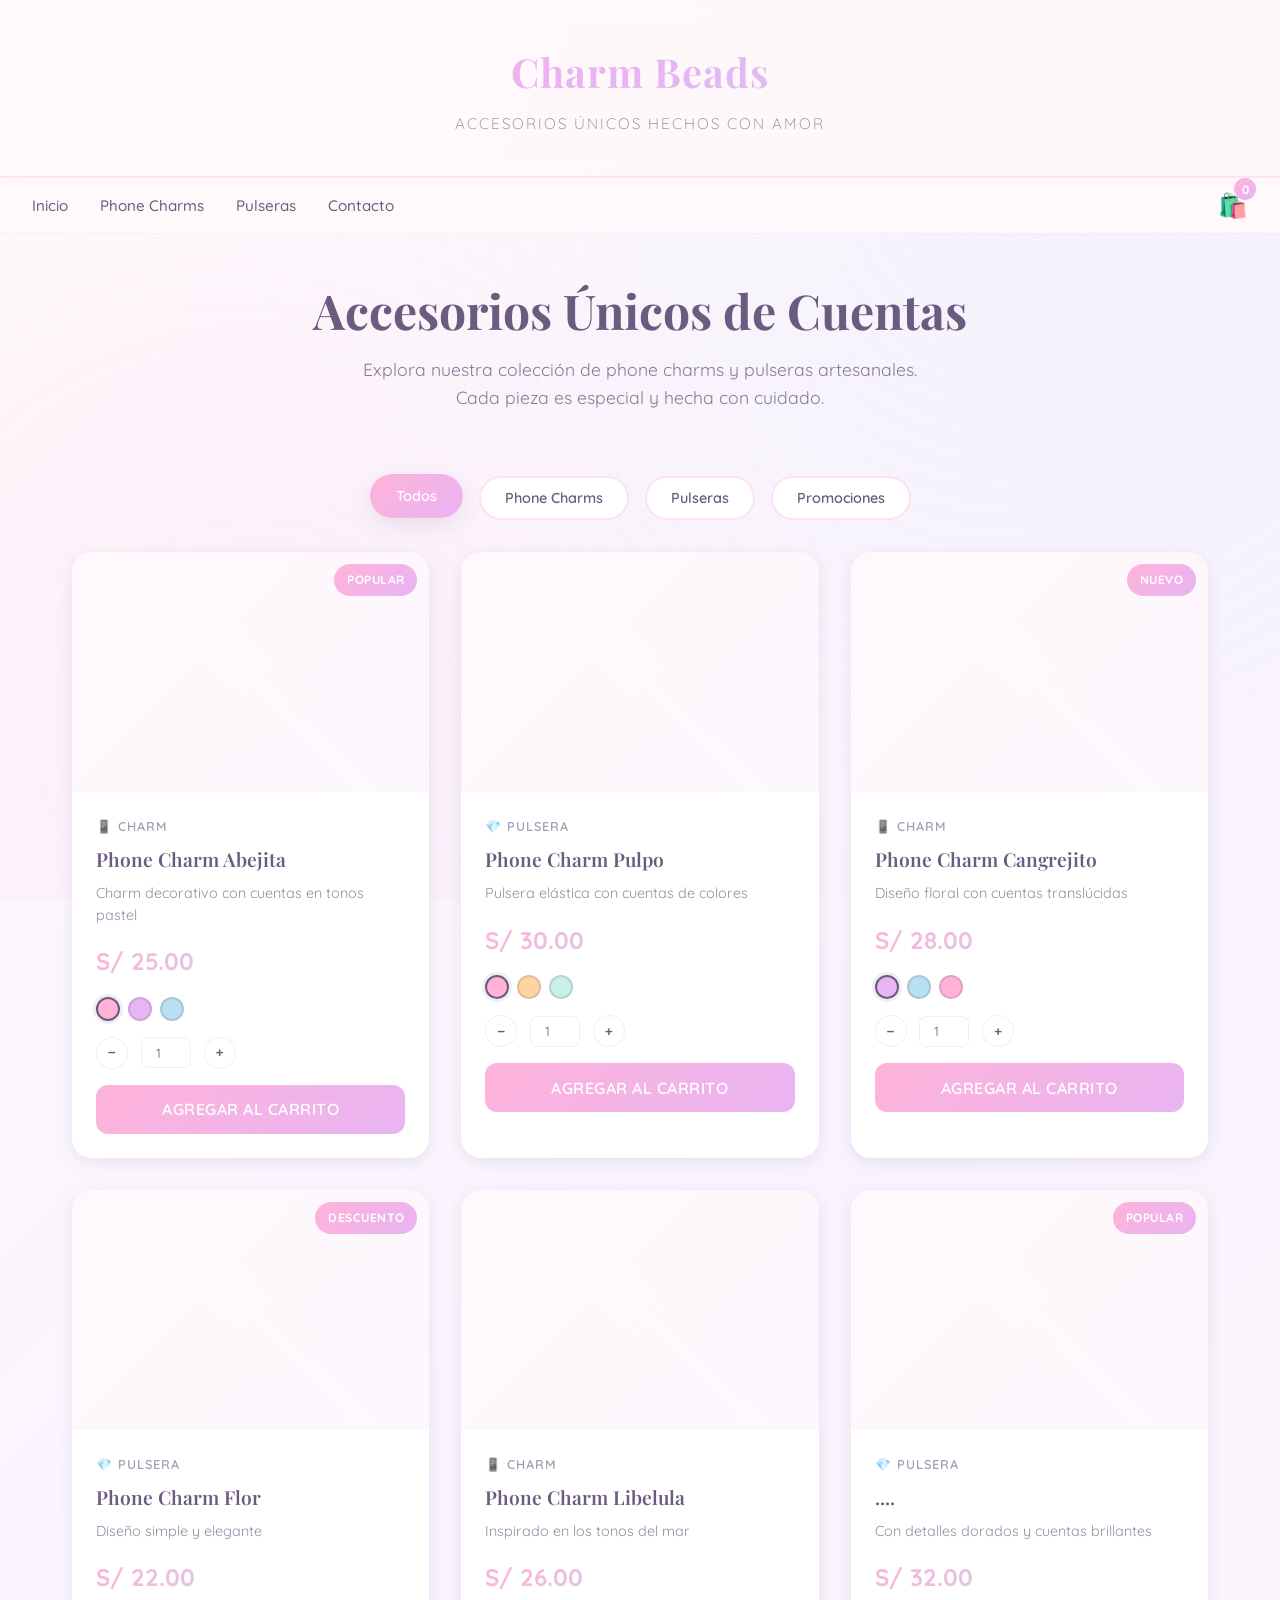
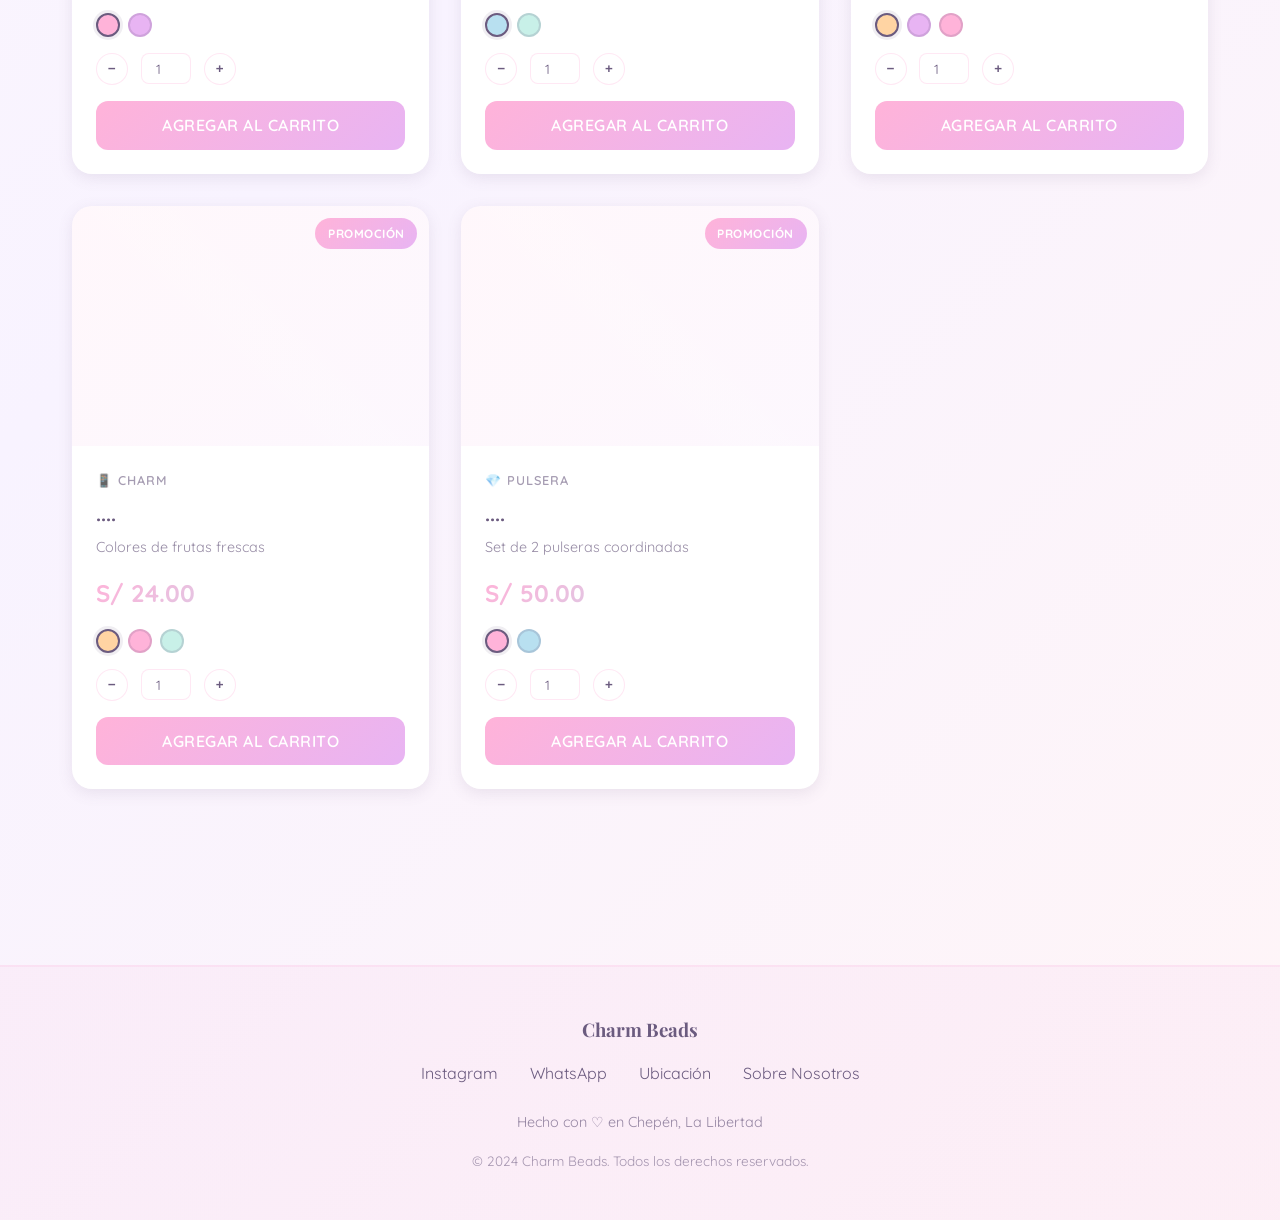
==== index.html @ 3edde5ef "index" ====
<!DOCTYPE html>
<html lang="es">
<head>
    <meta charset="UTF-8">
    <meta name="viewport" content="width=device-width, initial-scale=1.0">
    <title>Charm Beads - Tienda de Accesorios</title>
    <link rel="preconnect" href="https://fonts.googleapis.com">
    <link rel="preconnect" href="https://fonts.gstatic.com" crossorigin>
    <link href="https://fonts.googleapis.com/css2?family=Quicksand:wght@300;400;600;700&family=Playfair+Display:wght@600;700&display=swap" rel="stylesheet">
    <link rel="stylesheet" href="style.css">
</head>
<body>
    <header>
        <div class="logo">Charm Beads</div>
        <p class="tagline">Accesorios únicos hechos con amor</p>
    </header>

    <nav>
        <ul class="nav-menu">
            <li><a href="#inicio">Inicio</a></li>
            <li><a href="#charms">Phone Charms</a></li>
            <li><a href="#pulseras">Pulseras</a></li>
            <li><a href="#contacto">Contacto</a></li>
        </ul>
        <div class="cart-icon" onclick="toggleCart()">
            🛍️
            <span class="cart-count" id="cartCount">0</span>
        </div>
    </nav>

    <main>
        <section class="hero" id="inicio">
            <h1>Accesorios Únicos de Cuentas</h1>
            <p>Explora nuestra colección de phone charms y pulseras artesanales. Cada pieza es especial y hecha con cuidado.</p>
        </section>

        <div class="filters">
            <button class="filter-btn active" onclick="filterProducts('all', event)">Todos</button>
            <button class="filter-btn" onclick="filterProducts('charms', event)">Phone Charms</button>
            <button class="filter-btn" onclick="filterProducts('pulseras', event)">Pulseras</button>
            <button class="filter-btn" onclick="filterProducts('promocion', event)">Promociones</button>
        </div>

        <div class="products-grid" id="productsGrid"></div>
    </main>

    <!-- Modal del Carrito -->
    <div class="modal" id="cartModal">
        <div class="modal-content">
            <div class="modal-header">
                <h2>Tu Carrito </h2>
                <button class="close-btn" onclick="toggleCart()">✕</button>
            </div>

            <div id="cartItemsContainer" class="cart-items">
                <div class="cart-empty">Tu carrito está vacío</div>
            </div>

            <div class="payment-methods" id="paymentSection" style="display:none">
                <h4>💳 Métodos de Pago</h4>
                <div class="payment-method">
                    <strong>Transferencia Bancaria</strong>
                    Banco: BCP / Scotiabank<br>
                    Contacta para más detalles
                </div>
                <div class="payment-method">
                    <strong>Yape / Plin</strong>
                    Disponible - Te contactamos por WhatsApp
                </div>
                <div class="payment-method">
                    <strong>Efectivo</strong>
                    Entrega local en Chepén
                </div>
            </div>

            <div class="cart-summary" id="cartSummarySection" style="display:none">
                <div class="summary-row">
                    <span>Subtotal:</span>
                    <span id="subtotal">S/ 0.00</span>
                </div>
                <div class="summary-row">
                    <span>Envío:</span>
                    <span id="shipping">S/ 0.00</span>
                </div>
                <div class="summary-row total">
                    <span>Total:</span>
                    <span id="total">S/ 0.00</span>
                </div>
            </div>

            <!-- ─── Formulario de pedido ─── -->
            <div class="order-form-section" id="orderFormSection" style="display:none">
                <p class="order-form-title">📦 Completa tu pedido</p>

                <div class="form-group">
                    <label for="clientName">Nombre completo</label>
                    <input type="text" id="clientName" placeholder="Ej. María García" autocomplete="name">
                </div>

                <div class="form-row">
                    <div class="form-group">
                        <label for="clientPhone">Teléfono / WhatsApp</label>
                        <input type="tel" id="clientPhone" placeholder="Ej. 987 654 321" autocomplete="tel">
                    </div>
                    <div class="form-group">
                        <label for="clientDistrict">Distrito</label>
                        <input type="text" id="clientDistrict" placeholder="Ej. Chepén">
                    </div>
                </div>

                <div class="form-group">
                    <label for="clientAddress">Dirección de entrega</label>
                    <input type="text" id="clientAddress" placeholder="Calle, número, referencia..." autocomplete="street-address">
                </div>

                <div class="form-group">
                    <label for="clientNotes">Notas adicionales <span style="opacity:0.5;font-weight:400">(opcional)</span></label>
                    <textarea id="clientNotes" rows="2" placeholder="Color preferido, instrucciones especiales..."></textarea>
                </div>

                <button class="submit-order-btn" id="submitOrderBtn" onclick="sendToSheets()">
                    <span class="btn-text">📊 Confirmar Pedido</span>
                    <span class="spinner"></span>
                </button>

                <div class="form-feedback" id="formFeedback"></div>
            </div>
        </div>
    </div>

    <footer>
        <div class="footer-content">
            <h3 style="font-family: 'Playfair Display', serif; margin-bottom: 1rem;">Charm Beads</h3>
            <div class="footer-links">
                <a href="#instagram">Instagram</a>
                <a href="#whatsapp">WhatsApp</a>
                <a href="#ubicacion">Ubicación</a>
                <a href="#about">Sobre Nosotros</a>
            </div>
            <p class="footer-credit">Hecho con ♡ en Chepén, La Libertad</p>
            <p style="font-size: 0.85rem; margin-top: 1rem; opacity: 0.6;">© 2024 Charm Beads. Todos los derechos reservados.</p>
        </div>
    </footer>

    <script src="script.js"></script>
</body>
</html>
---- style.css ----
* {
    margin: 0;
    padding: 0;
    box-sizing: border-box;
}

:root {
    --primary: #FFB3D9;
    --secondary: #E8B4F3;
    --accent: #B8E0F0;
    --warm: #FFD4A3;
    --mint: #C8F0E8;
    --text-dark: #6B5B7F;
    --text-light: #FFFFFF;
    --bg-light: #FFF9FB;
    --shadow: rgba(107, 91, 127, 0.12);
}

body {
    font-family: 'Quicksand', sans-serif;
    background: linear-gradient(135deg, #FFF9FB 0%, #F8F3FF 50%, #FFF5F7 100%);
    color: var(--text-dark);
    line-height: 1.6;
    min-height: 100vh;
    position: relative;
}

body::before {
    content: '';
    position: fixed;
    top: 0;
    left: 0;
    width: 100%;
    height: 100%;
    background: radial-gradient(circle at 20% 80%, rgba(255, 179, 217, 0.1) 0%, transparent 50%),
                radial-gradient(circle at 80% 20%, rgba(184, 224, 240, 0.1) 0%, transparent 50%);
    pointer-events: none;
    z-index: 0;
}

header {
    position: relative;
    z-index: 10;
    padding: 2.5rem 2rem;
    text-align: center;
    border-bottom: 2px solid rgba(255, 179, 217, 0.3);
    backdrop-filter: blur(10px);
    background: rgba(255, 249, 251, 0.8);
}

.logo {
    font-family: 'Playfair Display', serif;
    font-size: 2.5rem;
    font-weight: 700;
    background: linear-gradient(135deg, #FFB3D9 0%, #E8B4F3 50%, #B8E0F0 100%);
    -webkit-background-clip: text;
    -webkit-text-fill-color: transparent;
    background-clip: text;
    margin-bottom: 0.5rem;
    letter-spacing: 1px;
}

.tagline {
    font-size: 0.95rem;
    color: var(--text-dark);
    opacity: 0.8;
    font-weight: 300;
    letter-spacing: 2px;
    text-transform: uppercase;
}

nav {
    position: relative;
    z-index: 10;
    display: flex;
    justify-content: space-between;
    align-items: center;
    padding: 0.5rem 2rem;
    background: rgba(255, 249, 251, 0.95);
    border-bottom: 1px solid rgba(232, 180, 243, 0.2);
    position: sticky;
    top: 0;
    backdrop-filter: blur(10px);
}

.nav-menu {
    display: flex;
    gap: 2rem;
    list-style: none;
}

.nav-menu a {
    text-decoration: none;
    color: var(--text-dark);
    font-weight: 500;
    font-size: 0.95rem;
    transition: all 0.3s ease;
    position: relative;
    padding-bottom: 0.5rem;
}

.nav-menu a::after {
    content: '';
    position: absolute;
    bottom: 0;
    left: 0;
    width: 0;
    height: 2px;
    background: linear-gradient(90deg, #FFB3D9, #B8E0F0);
    transition: width 0.3s ease;
}

.nav-menu a:hover::after { width: 100%; }

.cart-icon {
    position: relative;
    cursor: pointer;
    font-size: 1.5rem;
    transition: transform 0.3s ease;
}

.cart-icon:hover { transform: scale(1.1); }

.cart-count {
    position: absolute;
    top: -8px;
    right: -8px;
    background: linear-gradient(135deg, #FFB3D9, #E8B4F3);
    color: white;
    border-radius: 50%;
    width: 22px;
    height: 22px;
    display: flex;
    align-items: center;
    justify-content: center;
    font-size: 0.75rem;
    font-weight: 700;
}

main {
    position: relative;
    z-index: 5;
    max-width: 1200px;
    margin: 0 auto;
    padding: 3rem 2rem;
}

.hero {
    text-align: center;
    margin-bottom: 4rem;
    animation: fadeInUp 0.8s ease-out;
}

.hero h1 {
    font-family: 'Playfair Display', serif;
    font-size: 3rem;
    margin-bottom: 1rem;
    color: var(--text-dark);
    line-height: 1.2;
}

.hero p {
    font-size: 1.1rem;
    color: var(--text-dark);
    opacity: 0.8;
    max-width: 600px;
    margin: 0 auto;
}

.filters {
    display: flex;
    gap: 1rem;
    margin-bottom: 2rem;
    justify-content: center;
    flex-wrap: wrap;
}

.filter-btn {
    padding: 0.7rem 1.5rem;
    border: 2px solid rgba(255, 179, 217, 0.4);
    background: white;
    color: var(--text-dark);
    border-radius: 25px;
    cursor: pointer;
    font-family: 'Quicksand', sans-serif;
    font-weight: 600;
    transition: all 0.3s ease;
    font-size: 0.9rem;
}

.filter-btn:hover,
.filter-btn.active {
    background: linear-gradient(135deg, #FFB3D9, #E8B4F3);
    color: white;
    border-color: transparent;
    transform: translateY(-2px);
    box-shadow: 0 8px 20px var(--shadow);
}

.products-grid {
    display: grid;
    grid-template-columns: repeat(auto-fill, minmax(280px, 1fr));
    gap: 2rem;
    margin-bottom: 4rem;
    animation: fadeIn 0.8s ease-out;
}

.product-card {
    background: white;
    border-radius: 20px;
    overflow: hidden;
    box-shadow: 0 4px 15px var(--shadow);
    transition: all 0.3s ease;
    cursor: pointer;
    position: relative;
}

.product-card:hover {
    transform: translateY(-8px);
    box-shadow: 0 12px 30px var(--shadow);
}

.product-image {
    position: relative;
    width: 100%;
    height: 240px;
    background: linear-gradient(135deg, rgba(255, 179, 217, 0.1), rgba(232, 180, 243, 0.1));
    display: flex;
    align-items: center;
    justify-content: center;
    font-size: 4rem;
    overflow: hidden;
}

.product-image::before {
    content: '';
    position: absolute;
    top: 0; left: 0; right: 0; bottom: 0;
    background: linear-gradient(45deg, transparent 30%, rgba(255,255,255,0.1) 50%, transparent 70%);
    animation: shine 3s infinite;
}

@keyframes shine {
    0% { transform: translateX(-100%); }
    100% { transform: translateX(100%); }
}

.product-badge {
    position: absolute;
    top: 12px;
    right: 12px;
    background: linear-gradient(135deg, #FFB3D9, #E8B4F3);
    color: white;
    padding: 0.4rem 0.8rem;
    border-radius: 20px;
    font-size: 0.75rem;
    font-weight: 700;
    z-index: 2;
    text-transform: uppercase;
    letter-spacing: 0.5px;
}

.product-info { padding: 1.5rem; }

.product-category {
    font-size: 0.8rem;
    color: var(--text-dark);
    opacity: 0.6;
    text-transform: uppercase;
    letter-spacing: 1px;
    margin-bottom: 0.5rem;
    font-weight: 600;
}

.product-name {
    font-size: 1.2rem;
    font-weight: 600;
    color: var(--text-dark);
    margin-bottom: 0.5rem;
    font-family: 'Playfair Display', serif;
}

.product-description {
    font-size: 0.9rem;
    color: var(--text-dark);
    opacity: 0.7;
    margin-bottom: 1rem;
    line-height: 1.5;
}

.product-price {
    font-size: 1.5rem;
    font-weight: 700;
    background: linear-gradient(135deg, #FFB3D9, #B8E0F0);
    -webkit-background-clip: text;
    -webkit-text-fill-color: transparent;
    background-clip: text;
    margin-bottom: 1rem;
}

.product-colors {
    display: flex;
    gap: 0.5rem;
    margin-bottom: 1rem;
    flex-wrap: wrap;
}

.color-dot {
    width: 24px;
    height: 24px;
    border-radius: 50%;
    border: 2px solid rgba(107, 91, 127, 0.2);
    cursor: pointer;
    transition: all 0.2s ease;
}

.color-dot:hover { transform: scale(1.2); border-color: var(--text-dark); }
.color-dot.selected {
    border-color: var(--text-dark);
    box-shadow: 0 0 0 3px rgba(107, 91, 127, 0.1);
}

.product-quantity {
    display: flex;
    align-items: center;
    gap: 0.8rem;
    margin-bottom: 1rem;
}

.quantity-btn {
    width: 32px;
    height: 32px;
    border: 1px solid rgba(255, 179, 217, 0.3);
    background: white;
    border-radius: 50%;
    cursor: pointer;
    display: flex;
    align-items: center;
    justify-content: center;
    transition: all 0.2s ease;
    font-weight: 600;
    color: var(--text-dark);
}

.quantity-btn:hover {
    background: linear-gradient(135deg, #FFB3D9, #E8B4F3);
    color: white;
    border-color: transparent;
}

.quantity-input {
    width: 50px;
    text-align: center;
    border: 1px solid rgba(255, 179, 217, 0.3);
    border-radius: 8px;
    padding: 0.4rem;
    font-family: 'Quicksand', sans-serif;
    color: var(--text-dark);
}

.add-to-cart-btn {
    width: 100%;
    padding: 0.9rem;
    background: linear-gradient(135deg, #FFB3D9, #E8B4F3);
    color: white;
    border: none;
    border-radius: 12px;
    font-family: 'Quicksand', sans-serif;
    font-weight: 600;
    cursor: pointer;
    transition: all 0.3s ease;
    font-size: 1rem;
    text-transform: uppercase;
    letter-spacing: 0.5px;
}

.add-to-cart-btn:hover {
    transform: translateY(-2px);
    box-shadow: 0 8px 20px var(--shadow);
}

/* Modal del carrito */
.modal {
    display: none;
    position: fixed;
    top: 0; left: 0; right: 0; bottom: 0;
    background: rgba(0, 0, 0, 0.5);
    z-index: 100;
    animation: fadeIn 0.3s ease;
}

.modal.active {
    display: flex;
    align-items: center;
    justify-content: center;
}

.modal-content {
    background: white;
    border-radius: 20px;
    width: 90%;
    max-width: 520px;
    max-height: 90vh;
    overflow-y: auto;
    padding: 2rem;
    box-shadow: 0 20px 60px rgba(0, 0, 0, 0.3);
    animation: slideUp 0.3s ease;
}

.modal-header {
    display: flex;
    justify-content: space-between;
    align-items: center;
    margin-bottom: 1.5rem;
    padding-bottom: 1rem;
    border-bottom: 2px solid rgba(255, 179, 217, 0.2);
}

.modal-header h2 {
    font-family: 'Playfair Display', serif;
    color: var(--text-dark);
}

.close-btn {
    background: none;
    border: none;
    font-size: 1.5rem;
    cursor: pointer;
    color: var(--text-dark);
    transition: transform 0.2s ease;
}

.close-btn:hover { transform: scale(1.2); }

.cart-empty {
    text-align: center;
    padding: 2rem;
    color: var(--text-dark);
    opacity: 0.6;
}

.cart-items {
    display: flex;
    flex-direction: column;
    gap: 1rem;
    margin-bottom: 1.5rem;
}

.cart-item {
    display: flex;
    gap: 1rem;
    padding: 1rem;
    background: linear-gradient(135deg, rgba(255, 179, 217, 0.1), rgba(232, 180, 243, 0.1));
    border-radius: 12px;
    align-items: center;
}

.cart-item-emoji {
    font-size: 2rem;
    min-width: 50px;
    text-align: center;
}

.cart-item-details { flex: 1; }

.cart-item-name {
    font-weight: 600;
    color: var(--text-dark);
    margin-bottom: 0.3rem;
}

.cart-item-meta {
    font-size: 0.85rem;
    color: var(--text-dark);
    opacity: 0.7;
}

.cart-item-price {
    font-weight: 700;
    color: var(--text-dark);
}

.remove-item-btn {
    background: rgba(255, 179, 217, 0.3);
    border: none;
    border-radius: 8px;
    padding: 0.5rem 0.8rem;
    cursor: pointer;
    transition: all 0.2s ease;
    color: var(--text-dark);
    font-weight: 600;
}

.remove-item-btn:hover {
    background: linear-gradient(135deg, #FFB3D9, #E8B4F3);
    color: white;
}

.payment-methods {
    background: linear-gradient(135deg, rgba(255, 179, 217, 0.05), rgba(232, 180, 243, 0.05));
    border-radius: 12px;
    padding: 1.5rem;
    margin-bottom: 1.5rem;
}

.payment-methods h4 {
    margin-bottom: 1rem;
    color: var(--text-dark);
    font-weight: 600;
}

.payment-method {
    padding: 0.8rem;
    margin-bottom: 0.8rem;
    background: white;
    border-radius: 8px;
    border-left: 4px solid #FFB3D9;
    font-size: 0.9rem;
    color: var(--text-dark);
}

.payment-method strong {
    display: block;
    margin-bottom: 0.3rem;
    color: var(--text-dark);
}

.cart-summary {
    border-top: 2px solid rgba(255, 179, 217, 0.2);
    padding-top: 1.5rem;
    margin-bottom: 1.5rem;
}

.summary-row {
    display: flex;
    justify-content: space-between;
    margin-bottom: 0.8rem;
    color: var(--text-dark);
}

.summary-row.total {
    font-size: 1.3rem;
    font-weight: 700;
    color: var(--text-dark);
    padding-top: 0.8rem;
    border-top: 1px solid rgba(255, 179, 217, 0.2);
}

/* ─── Formulario de pedido inline ─── */
.order-form-section {
    border-top: 2px solid rgba(255, 179, 217, 0.2);
    padding-top: 1.5rem;
}

.order-form-title {
    font-family: 'Playfair Display', serif;
    font-size: 1.1rem;
    color: var(--text-dark);
    margin-bottom: 1.2rem;
    display: flex;
    align-items: center;
    gap: 0.5rem;
}

.form-group {
    margin-bottom: 1rem;
}

.form-group label {
    display: block;
    font-size: 0.85rem;
    font-weight: 600;
    color: var(--text-dark);
    margin-bottom: 0.4rem;
    letter-spacing: 0.5px;
}

.form-group input,
.form-group textarea {
    width: 100%;
    padding: 0.75rem 1rem;
    border: 2px solid rgba(255, 179, 217, 0.35);
    border-radius: 12px;
    font-family: 'Quicksand', sans-serif;
    font-size: 0.95rem;
    color: var(--text-dark);
    background: #FFFBFD;
    transition: border-color 0.25s ease, box-shadow 0.25s ease;
    outline: none;
    resize: none;
}

.form-group input:focus,
.form-group textarea:focus {
    border-color: #E8B4F3;
    box-shadow: 0 0 0 3px rgba(232, 180, 243, 0.18);
    background: white;
}

.form-group input::placeholder,
.form-group textarea::placeholder {
    color: rgba(107, 91, 127, 0.4);
}

.form-row {
    display: grid;
    grid-template-columns: 1fr 1fr;
    gap: 0.8rem;
}

/* Submit button */
.submit-order-btn {
    width: 100%;
    padding: 1rem;
    border: none;
    border-radius: 12px;
    font-family: 'Quicksand', sans-serif;
    font-weight: 700;
    cursor: pointer;
    transition: all 0.3s ease;
    text-transform: uppercase;
    letter-spacing: 0.5px;
    font-size: 1rem;
    margin-top: 0.5rem;
    background: linear-gradient(135deg, #4285F4, #2D6BE7);
    color: white;
    display: flex;
    align-items: center;
    justify-content: center;
    gap: 0.5rem;
}

.submit-order-btn:hover:not(:disabled) {
    transform: translateY(-2px);
    box-shadow: 0 8px 20px rgba(66, 133, 244, 0.35);
}

.submit-order-btn:disabled {
    opacity: 0.6;
    cursor: not-allowed;
}

/* Feedback messages */
.form-feedback {
    display: none;
    padding: 1rem 1.2rem;
    border-radius: 12px;
    font-size: 0.95rem;
    font-weight: 600;
    margin-top: 1rem;
    text-align: center;
}

.form-feedback.success {
    display: block;
    background: linear-gradient(135deg, rgba(200, 240, 232, 0.6), rgba(184, 224, 240, 0.4));
    color: #3a7c6b;
    border: 2px solid rgba(200, 240, 232, 0.8);
}

.form-feedback.error {
    display: block;
    background: rgba(255, 179, 217, 0.2);
    color: #c0506a;
    border: 2px solid rgba(255, 179, 217, 0.5);
}

/* ─── Spinner ─── */
.spinner {
    width: 18px;
    height: 18px;
    border: 3px solid rgba(255,255,255,0.4);
    border-top-color: white;
    border-radius: 50%;
    animation: spin 0.7s linear infinite;
    display: none;
}

.submit-order-btn.loading .spinner { display: block; }
.submit-order-btn.loading .btn-text { display: none; }

@keyframes spin {
    to { transform: rotate(360deg); }
}

footer {
    position: relative;
    z-index: 5;
    background: linear-gradient(135deg, rgba(255, 179, 217, 0.1), rgba(232, 180, 243, 0.1));
    border-top: 2px solid rgba(255, 179, 217, 0.2);
    padding: 3rem 2rem;
    text-align: center;
    color: var(--text-dark);
    margin-top: 4rem;
}

.footer-content { max-width: 800px; margin: 0 auto; }

.footer-links {
    display: flex;
    justify-content: center;
    gap: 2rem;
    margin-bottom: 1.5rem;
    flex-wrap: wrap;
}

.footer-links a {
    text-decoration: none;
    color: var(--text-dark);
    transition: all 0.3s ease;
}

.footer-links a:hover { color: #FFB3D9; }

.footer-credit { font-size: 0.9rem; opacity: 0.7; }

@keyframes fadeInUp {
    from { opacity: 0; transform: translateY(20px); }
    to { opacity: 1; transform: translateY(0); }
}

@keyframes fadeIn {
    from { opacity: 0; }
    to { opacity: 1; }
}

@keyframes slideUp {
    from { opacity: 0; transform: translateY(20px); }
    to { opacity: 1; transform: translateY(0); }
}

@media (max-width: 768px) {
    .logo { font-size: 2rem; }
    .hero h1 { font-size: 2rem; }
    .products-grid { grid-template-columns: repeat(auto-fill, minmax(200px, 1fr)); gap: 1.5rem; }
    .nav-menu { gap: 1rem; font-size: 0.85rem; }
    .modal-content { width: 95%; max-height: 90vh; padding: 1.5rem; }
    .form-row { grid-template-columns: 1fr; }
}
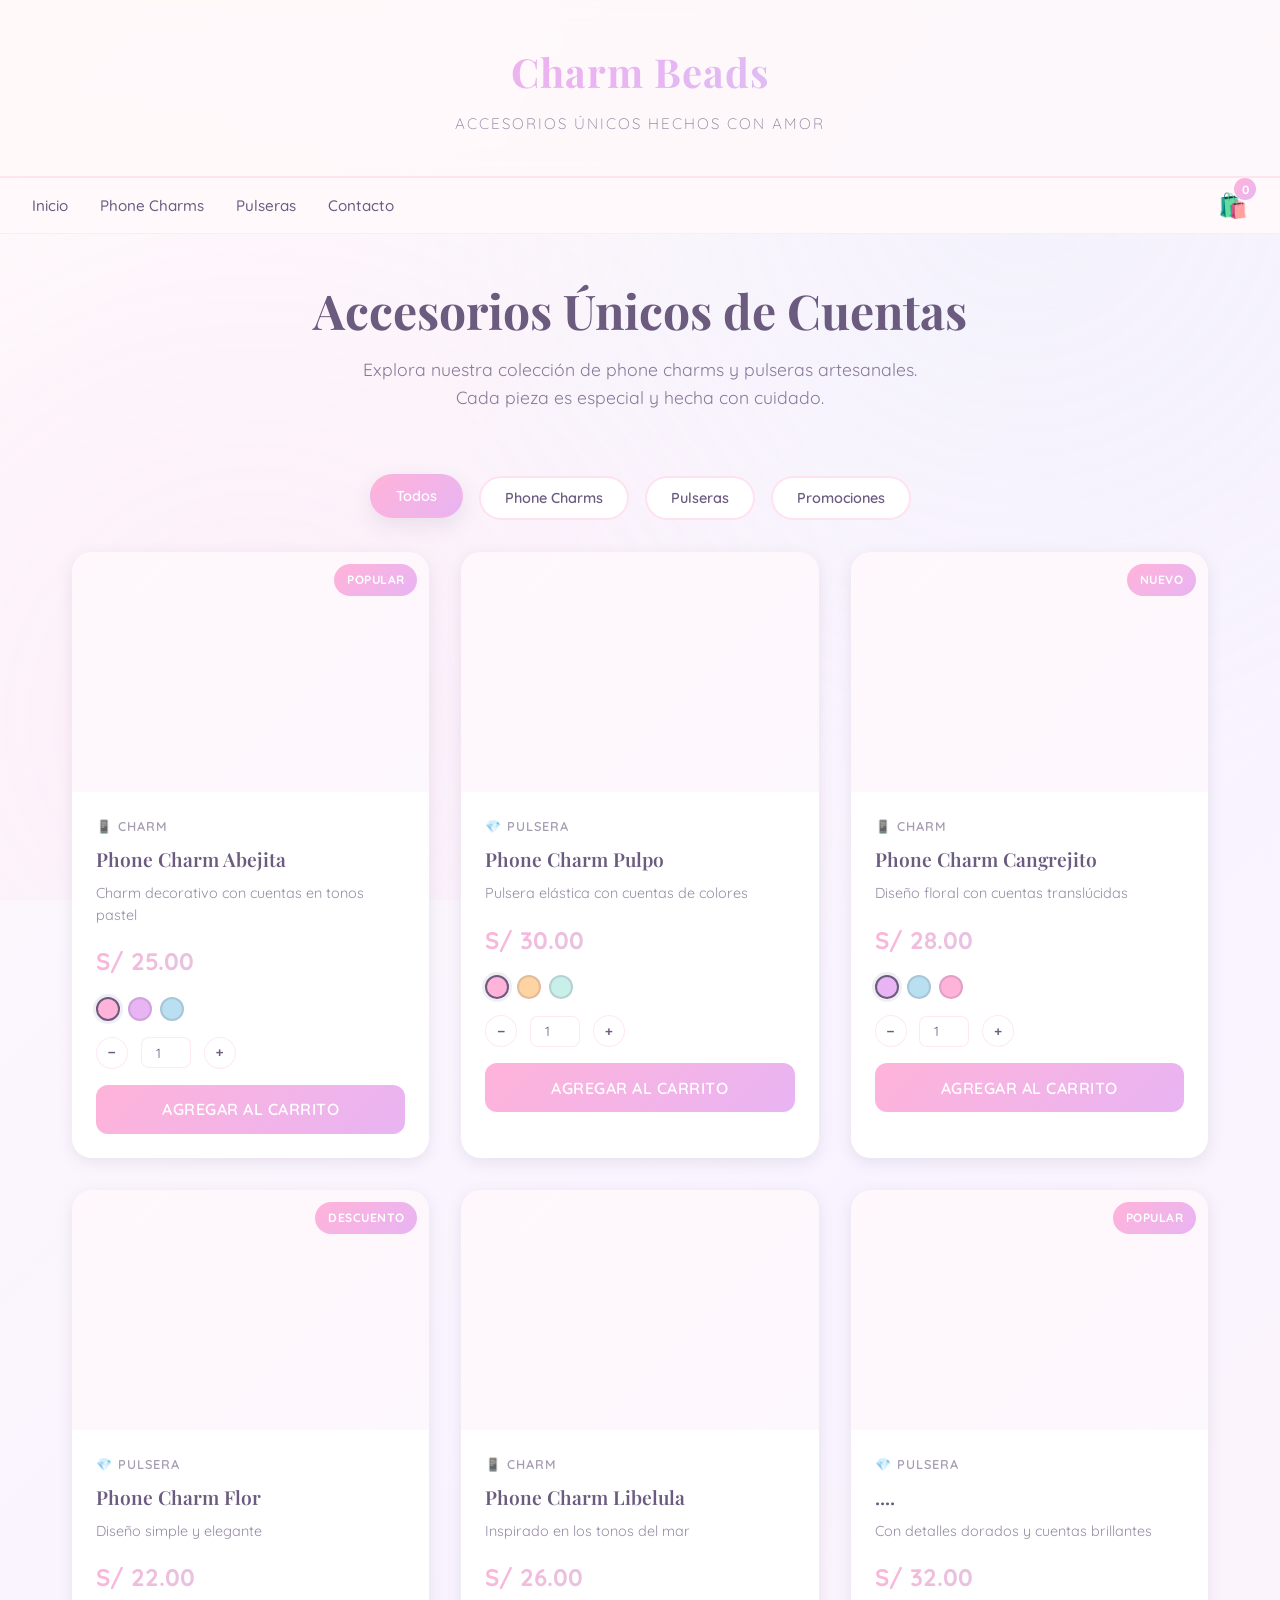
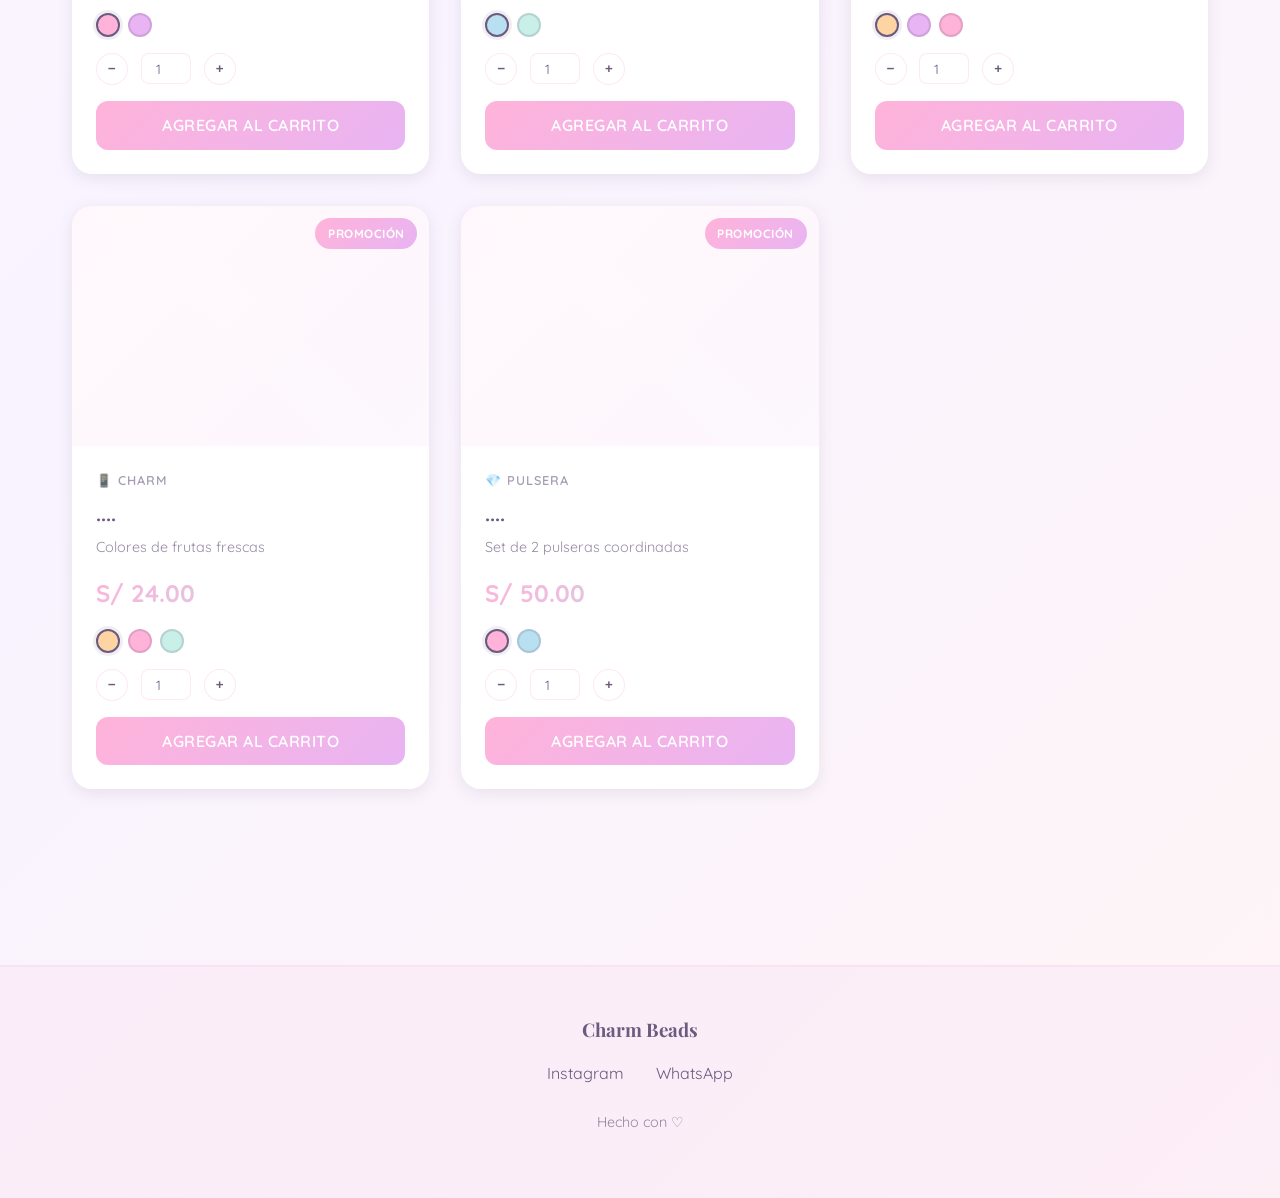
==== commit 2b369245: "Update index.html" ====
--- a/index.html
+++ b/index.html
@@ -69,7 +69,7 @@
                 </div>
                 <div class="payment-method">
                     <strong>Efectivo</strong>
-                    Entrega local en Chepén
+                    Entrega local en Real Plaza 
                 </div>
             </div>
 
@@ -90,7 +90,7 @@
 
             <!-- ─── Formulario de pedido ─── -->
             <div class="order-form-section" id="orderFormSection" style="display:none">
-                <p class="order-form-title">📦 Completa tu pedido</p>
+                <p class="order-form-title">Completa tu pedido</p>
 
                 <div class="form-group">
                     <label for="clientName">Nombre completo</label>
@@ -104,7 +104,7 @@
                     </div>
                     <div class="form-group">
                         <label for="clientDistrict">Distrito</label>
-                        <input type="text" id="clientDistrict" placeholder="Ej. Chepén">
+                        <input type="text" id="clientDistrict" placeholder="Ej. Cayma">
                     </div>
                 </div>
 
@@ -119,7 +119,7 @@
                 </div>
 
                 <button class="submit-order-btn" id="submitOrderBtn" onclick="sendToSheets()">
-                    <span class="btn-text">📊 Confirmar Pedido</span>
+                    <span class="btn-text">Confirmar Pedido</span>
                     <span class="spinner"></span>
                 </button>
 
@@ -134,11 +134,9 @@
             <div class="footer-links">
                 <a href="#instagram">Instagram</a>
                 <a href="#whatsapp">WhatsApp</a>
-                <a href="#ubicacion">Ubicación</a>
-                <a href="#about">Sobre Nosotros</a>
             </div>
-            <p class="footer-credit">Hecho con ♡ en Chepén, La Libertad</p>
-            <p style="font-size: 0.85rem; margin-top: 1rem; opacity: 0.6;">© 2024 Charm Beads. Todos los derechos reservados.</p>
+            <p class="footer-credit">Hecho con ♡ </p>
+            <p style="font-size: 0.85rem; margin-top: 1rem; opacity: 0.6;"></p>
         </div>
     </footer>
 
